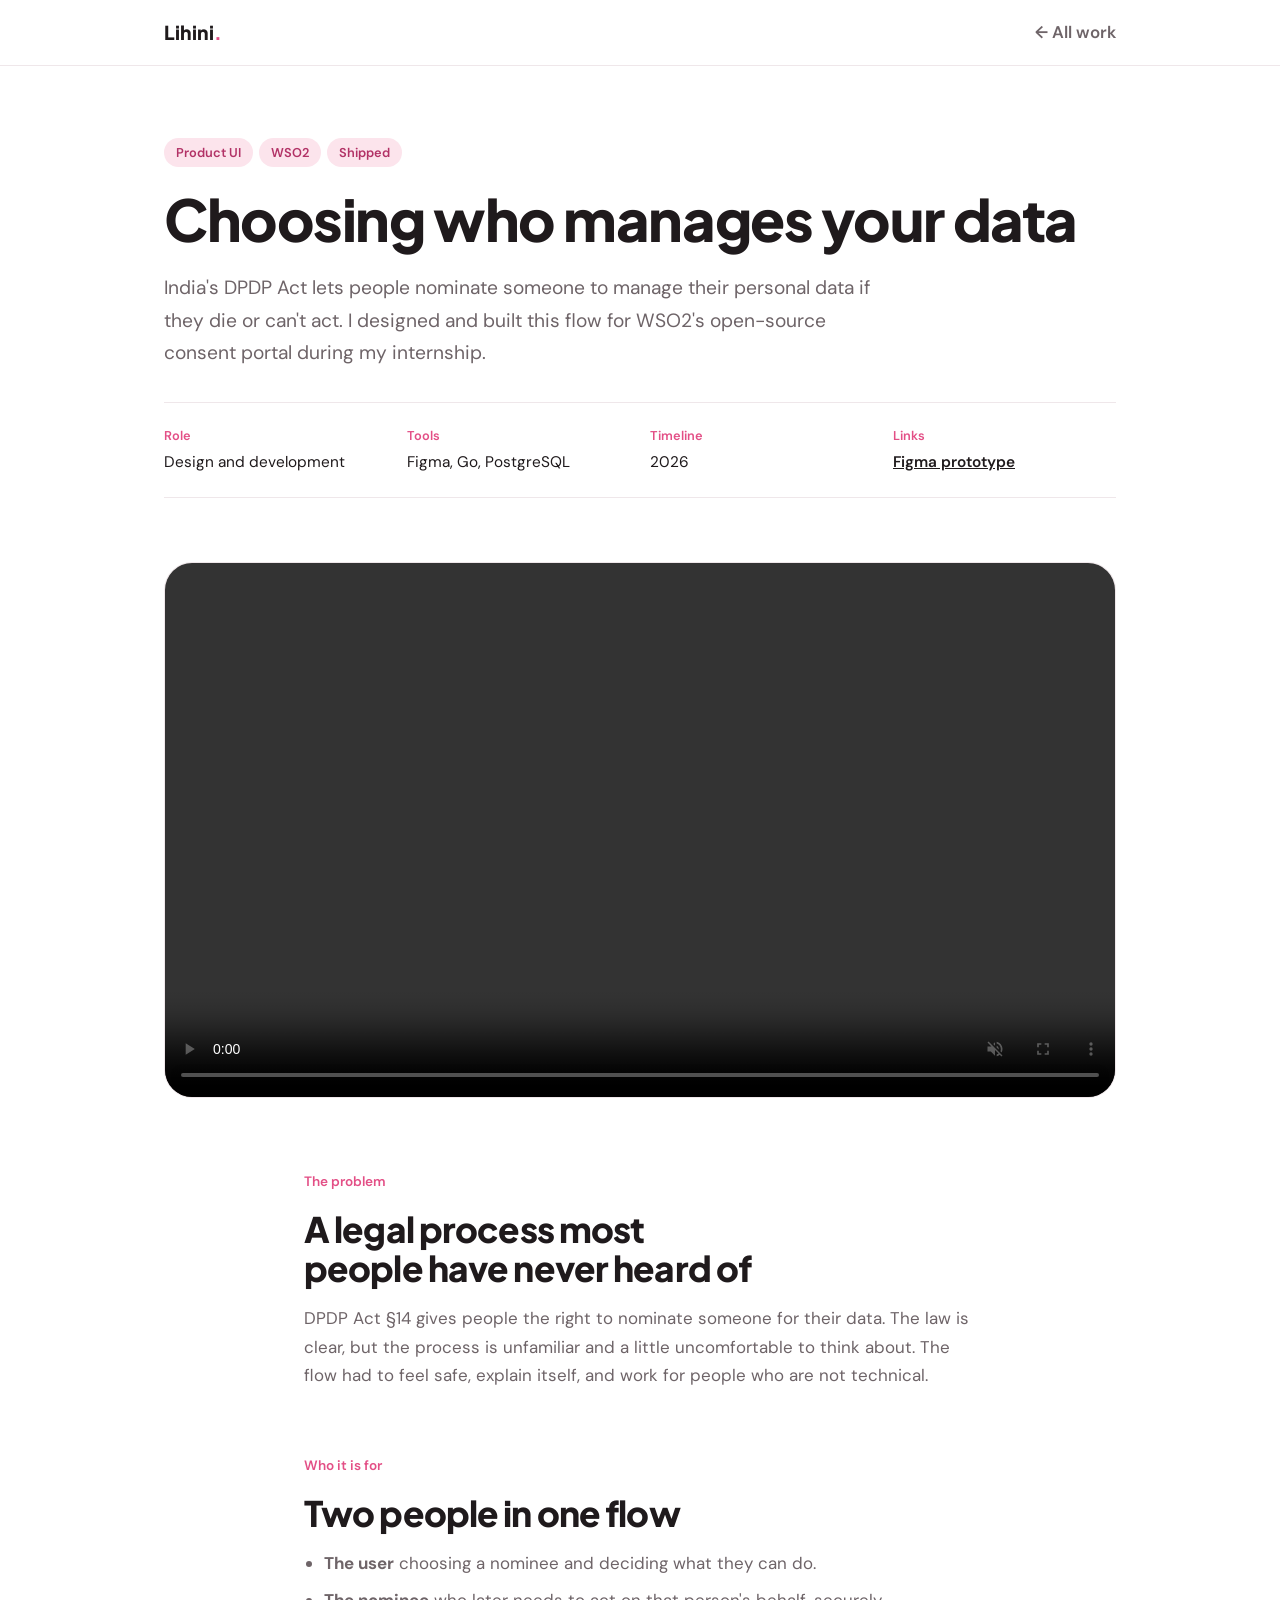
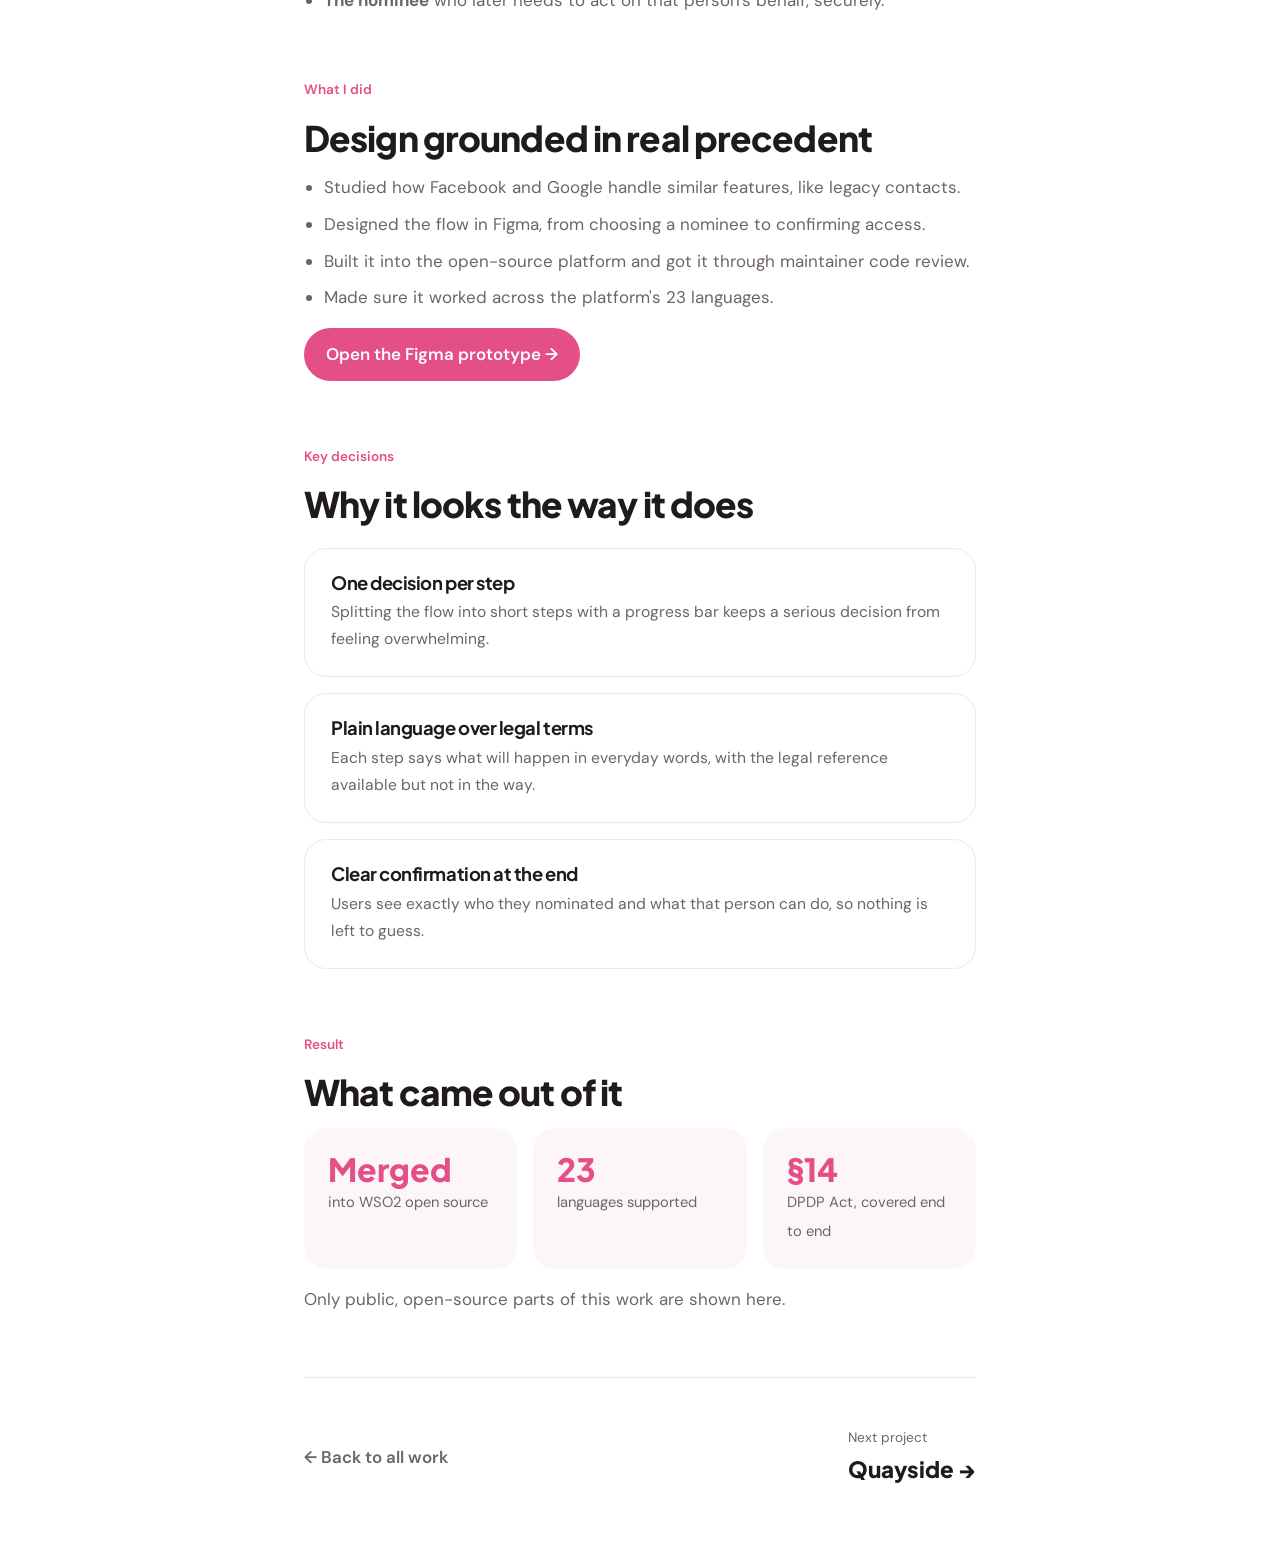
==== work/nomination.html @ 540a5ef2 "Add portfolio site" ====
<!doctype html>
<html lang="en">
<head>
<meta charset="utf-8">
<meta name="viewport" content="width=device-width, initial-scale=1">
<title>Nomination flow | Lihini Edirisingha</title>
<meta name="description" content="Case study: a DPDP-compliant nomination flow for WSO2's open-source consent portal.">
<link rel="preconnect" href="https://fonts.googleapis.com">
<link rel="preconnect" href="https://fonts.gstatic.com" crossorigin>
<link href="https://fonts.googleapis.com/css2?family=Plus+Jakarta+Sans:wght@600;700;800&family=DM+Sans:opsz,wght@9..40,400;9..40,500;9..40,600&display=swap" rel="stylesheet">
<link rel="stylesheet" href="case.css">
</head>
<body>
<nav class="nav"><div class="wrap">
  <a href="../index.html" class="logo">Lihini<span>.</span></a>
  <a href="../index.html#work" class="back">← All work</a>
</div></nav>
<main>
<header class="wrap intro">
  <div class="chips"><span class="chip">Product UI</span><span class="chip">WSO2</span><span class="chip">Shipped</span></div>
  <h1>Choosing who manages your data</h1>
  <p class="lede">India's DPDP Act lets people nominate someone to manage their personal data if they die or can't act. I designed and built this flow for WSO2's open-source consent portal during my internship.</p>
  <div class="meta">
    <div><b>Role</b><span>Design and development</span></div><div><b>Tools</b><span>Figma, Go, PostgreSQL</span></div><div><b>Timeline</b><span>2026</span></div><div><b>Links</b><span><a href="https://www.figma.com/proto/5liOVHvy7W0Qbi6vWWBRcC/Consent-Portal-%E2%80%93-Nomination--DPDP-%C2%A714-?node-id=18-60413&amp;p=f&amp;viewport=352%2C25%2C0.02&amp;t=0MG81YnVOm1b5jh9-1&amp;scaling=min-zoom&amp;content-scaling=fixed&amp;starting-point-node-id=18%3A60413&amp;show-proto-sidebar=1&amp;page-id=0%3A1" target="_blank" rel="noopener">Figma prototype</a></span></div>
  </div>
</header>
<div class="wrap"><div class="cover"><video src="../videos/Consent-Portal-Nominations.mp4" controls muted playsinline preload="metadata" aria-label="Walkthrough of the nomination flow"></video></div></div>
<section class="narrow block"><span class="label">The problem</span><h2>A legal process most people have never heard of</h2><p>DPDP Act §14 gives people the right to nominate someone for their data. The law is clear, but the process is unfamiliar and a little uncomfortable to think about. The flow had to feel safe, explain itself, and work for people who are not technical.</p></section>
<section class="narrow block"><span class="label">Who it is for</span><h2>Two people in one flow</h2><ul><li><b>The user</b> choosing a nominee and deciding what they can do.</li><li><b>The nominee</b> who later needs to act on that person's behalf, securely.</li></ul></section>
<section class="narrow block"><span class="label">What I did</span><h2>Design grounded in real precedent</h2><ul><li>Studied how Facebook and Google handle similar features, like legacy contacts.</li><li>Designed the flow in Figma, from choosing a nominee to confirming access.</li><li>Built it into the open-source platform and got it through maintainer code review.</li><li>Made sure it worked across the platform's 23 languages.</li></ul>
<a class="proto" href="https://www.figma.com/proto/5liOVHvy7W0Qbi6vWWBRcC/Consent-Portal-%E2%80%93-Nomination--DPDP-%C2%A714-?node-id=18-60413&amp;p=f&amp;viewport=352%2C25%2C0.02&amp;t=0MG81YnVOm1b5jh9-1&amp;scaling=min-zoom&amp;content-scaling=fixed&amp;starting-point-node-id=18%3A60413&amp;show-proto-sidebar=1&amp;page-id=0%3A1" target="_blank" rel="noopener">Open the Figma prototype →</a></section>
<section class="narrow block"><span class="label">Key decisions</span><h2>Why it looks the way it does</h2>
<div class="decisions"><div class="decision"><h3>One decision per step</h3><p>Splitting the flow into short steps with a progress bar keeps a serious decision from feeling overwhelming.</p></div><div class="decision"><h3>Plain language over legal terms</h3><p>Each step says what will happen in everyday words, with the legal reference available but not in the way.</p></div><div class="decision"><h3>Clear confirmation at the end</h3><p>Users see exactly who they nominated and what that person can do, so nothing is left to guess.</p></div></div>
</section>
<section class="narrow block"><span class="label">Result</span><h2>What came out of it</h2>
<div class="results"><div class="result"><b>Merged</b><span>into WSO2 open source</span></div><div class="result"><b>23</b><span>languages supported</span></div><div class="result"><b>§14</b><span>DPDP Act, covered end to end</span></div></div>
<p>Only public, open-source parts of this work are shown here.</p>
</section>
<div class="narrow"><div class="next">
  <a href="../index.html#work" class="back">← Back to all work</a>
  <a href="quayside.html"><small>Next project</small><span class="go">Quayside →</span></a>
</div></div>

</main>
</body>
</html>
---- work/case.css ----
:root {
  color-scheme: light;
  --bg: #FFFFFF; --soft: #FDF6F8; --pink: #E34F86; --pink-light: #FCE4EC;
  --ink: #1F1A1C; --muted: #6E6468; --line: #EFE7EA;
  --font-display: "Plus Jakarta Sans", "Helvetica Neue", Arial, sans-serif;
  --font-body: "DM Sans", "Helvetica Neue", Arial, sans-serif;
}
* { box-sizing: border-box; }
body { margin: 0; background: var(--bg); color: var(--ink); font-family: var(--font-body); font-size: 1.06rem; line-height: 1.7; -webkit-font-smoothing: antialiased; }
img { max-width: 100%; display: block; }
a { color: inherit; }
:focus-visible { outline: 3px solid var(--pink); outline-offset: 3px; border-radius: 8px; }
h1, h2, h3 { font-family: var(--font-display); letter-spacing: -0.025em; line-height: 1.12; margin: 0; text-wrap: balance; }
p { margin: 0; }
.wrap { max-width: 1000px; margin: 0 auto; padding-inline: 24px; }
.narrow { max-width: 720px; margin: 0 auto; padding-inline: 24px; }

.nav { position: sticky; top: 0; z-index: 10; background: rgba(255,255,255,.92); backdrop-filter: blur(12px); -webkit-backdrop-filter: blur(12px); border-bottom: 1px solid var(--line); }
.nav .wrap { display: flex; justify-content: space-between; align-items: center; padding-block: 16px; gap: 16px; }
.logo { font-family: var(--font-display); font-weight: 800; font-size: 1.2rem; text-decoration: none; }
.logo span { color: var(--pink); }
.back { text-decoration: none; font-weight: 600; color: var(--muted); }
.back:hover { color: var(--pink); }

.intro { padding-block: 72px 40px; display: grid; gap: 20px; }
.chips { display: flex; flex-wrap: wrap; gap: 6px; }
.chip { font-size: .8rem; font-weight: 600; padding: 4px 12px; border-radius: 999px; background: var(--pink-light); color: #B23266; }
.intro h1 { font-size: clamp(2.2rem, 5vw, 3.6rem); font-weight: 800; }
.intro .lede { font-size: 1.2rem; color: var(--muted); max-width: 56ch; }

.meta { display: grid; grid-template-columns: repeat(4, 1fr); gap: 20px; border-block: 1px solid var(--line); padding-block: 22px; margin-top: 12px; }
.meta div { min-width: 0; }
.meta b { display: block; font-size: .8rem; font-weight: 600; color: var(--pink); }
.meta span { font-size: .96rem; }
.meta a { font-weight: 600; }

.cover { margin-block: 24px 72px; background: var(--soft); border: 1px solid var(--line); border-radius: 28px; aspect-ratio: 16 / 9; position: relative; overflow: hidden; display: grid; place-items: center; color: var(--muted); font-size: .9rem; }
.cover img { position: absolute; inset: 0; width: 100%; height: 100%; object-fit: cover; }
.cover video { position: absolute; inset: 0; width: 100%; height: 100%; object-fit: contain; background: var(--soft); }
.proto { display: inline-flex; align-items: center; gap: 8px; justify-self: start; padding: 12px 22px; border-radius: 999px; background: var(--pink); color: #fff; font-weight: 600; text-decoration: none; }
.proto:hover { background: #C93A70; }

.block { padding-block: 0 64px; display: grid; gap: 16px; }
.label { font-size: .85rem; font-weight: 600; color: var(--pink); }
.block h2 { font-size: clamp(1.6rem, 3.4vw, 2.2rem); font-weight: 800; }
.block p { color: var(--muted); }
.block ul { margin: 0; padding-left: 20px; color: var(--muted); display: grid; gap: 8px; }

.decisions { display: grid; gap: 16px; margin-top: 8px; }
.decision { border: 1px solid var(--line); border-radius: 22px; padding: 24px 26px; display: grid; gap: 6px; }
.decision h3 { font-size: 1.15rem; font-weight: 700; }
.decision p { font-size: .98rem; }

.figure { margin-block: 8px 0; background: var(--soft); border: 1px solid var(--line); border-radius: 22px; aspect-ratio: 16 / 10; position: relative; overflow: hidden; display: grid; place-items: center; color: var(--muted); font-size: .9rem; }
.figure img { position: absolute; inset: 0; width: 100%; height: 100%; object-fit: cover; }

.results { display: grid; grid-template-columns: repeat(3, 1fr); gap: 16px; }
.result { background: var(--soft); border-radius: 22px; padding: 24px; }
.result b { display: block; font-family: var(--font-display); font-size: 2rem; font-weight: 800; color: var(--pink); line-height: 1.1; }
.result span { font-size: .92rem; color: var(--muted); }

.next { border-top: 1px solid var(--line); padding-block: 48px 64px; display: flex; justify-content: space-between; align-items: center; flex-wrap: wrap; gap: 16px; }
.next a { text-decoration: none; }
.next .go { font-family: var(--font-display); font-weight: 800; font-size: 1.4rem; }
.next .go:hover { color: var(--pink); }
.next small { display: block; color: var(--muted); font-size: .85rem; }

@media (max-width: 760px) {
  .meta { grid-template-columns: 1fr 1fr; }
  .results { grid-template-columns: 1fr; }
}
@media (max-width: 480px) {
  .wrap, .narrow { padding-inline: 16px; }
  .intro { padding-block: 48px 24px; }
}
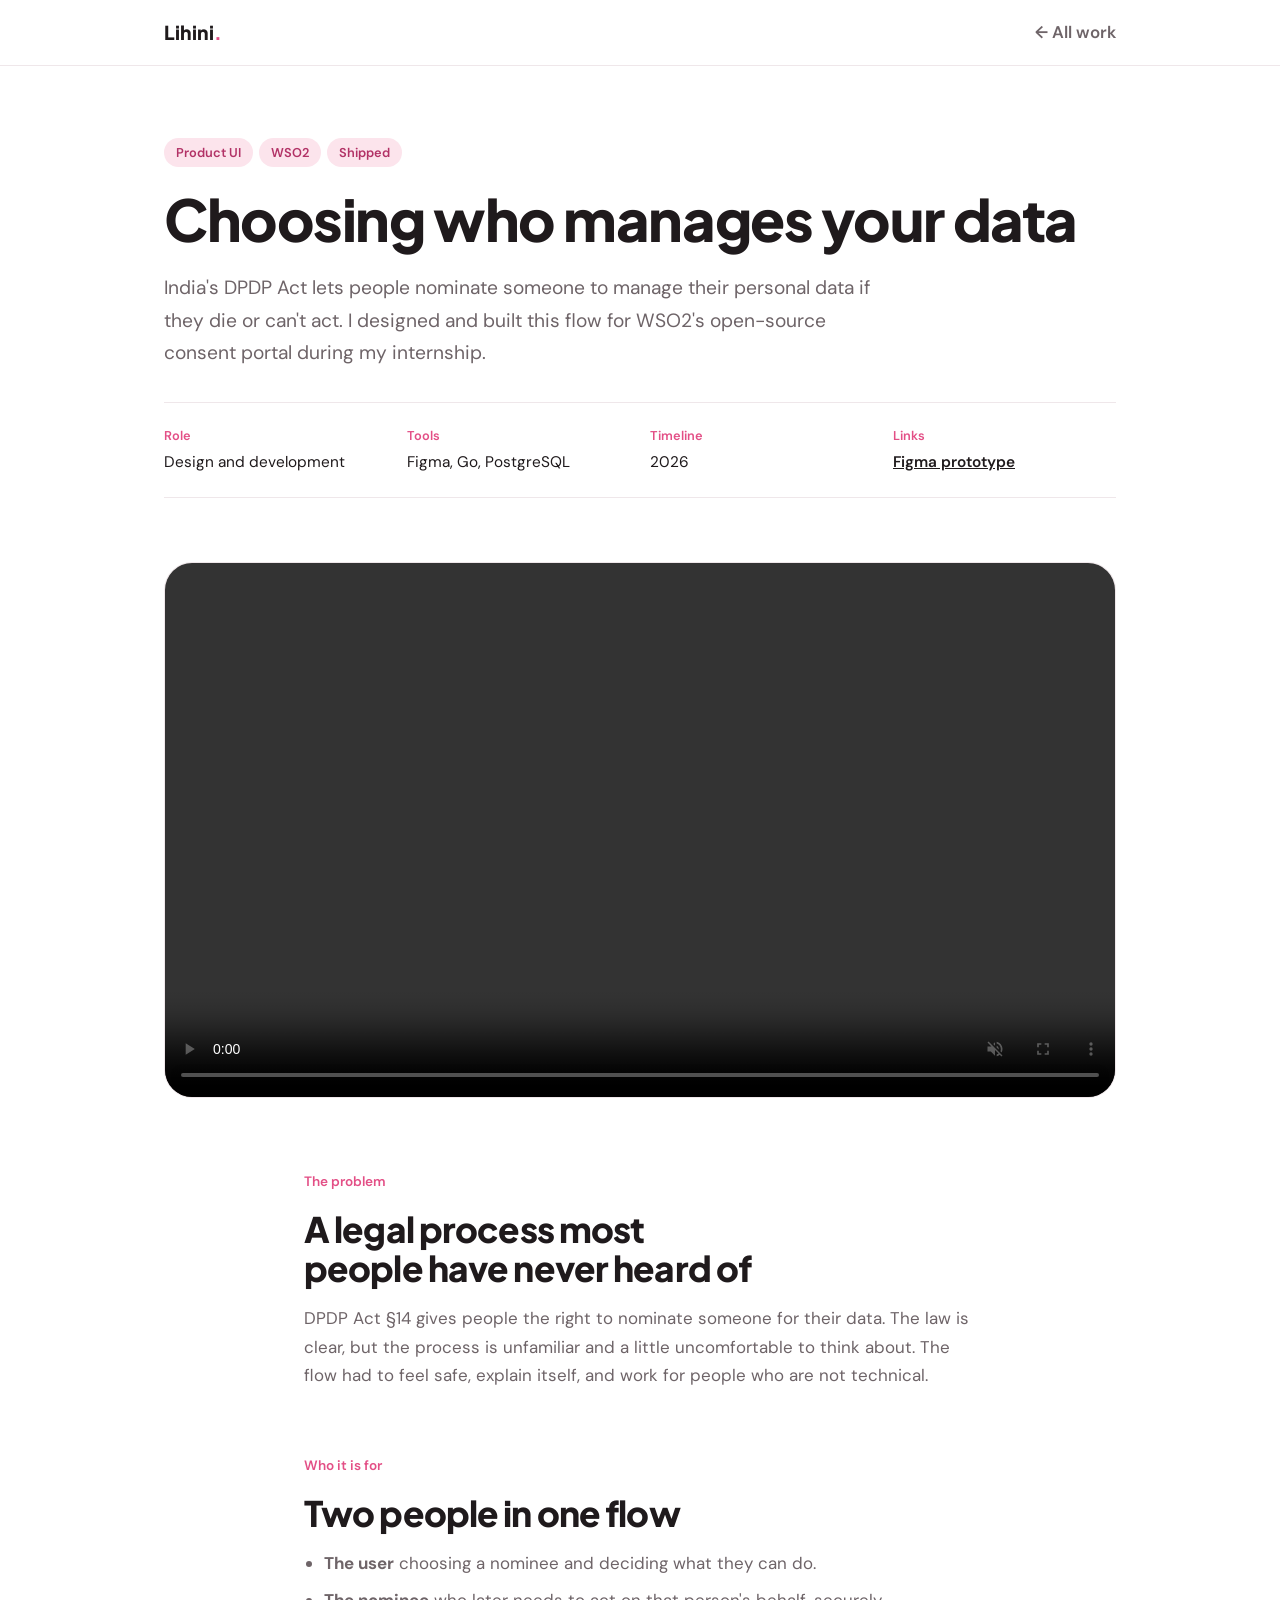
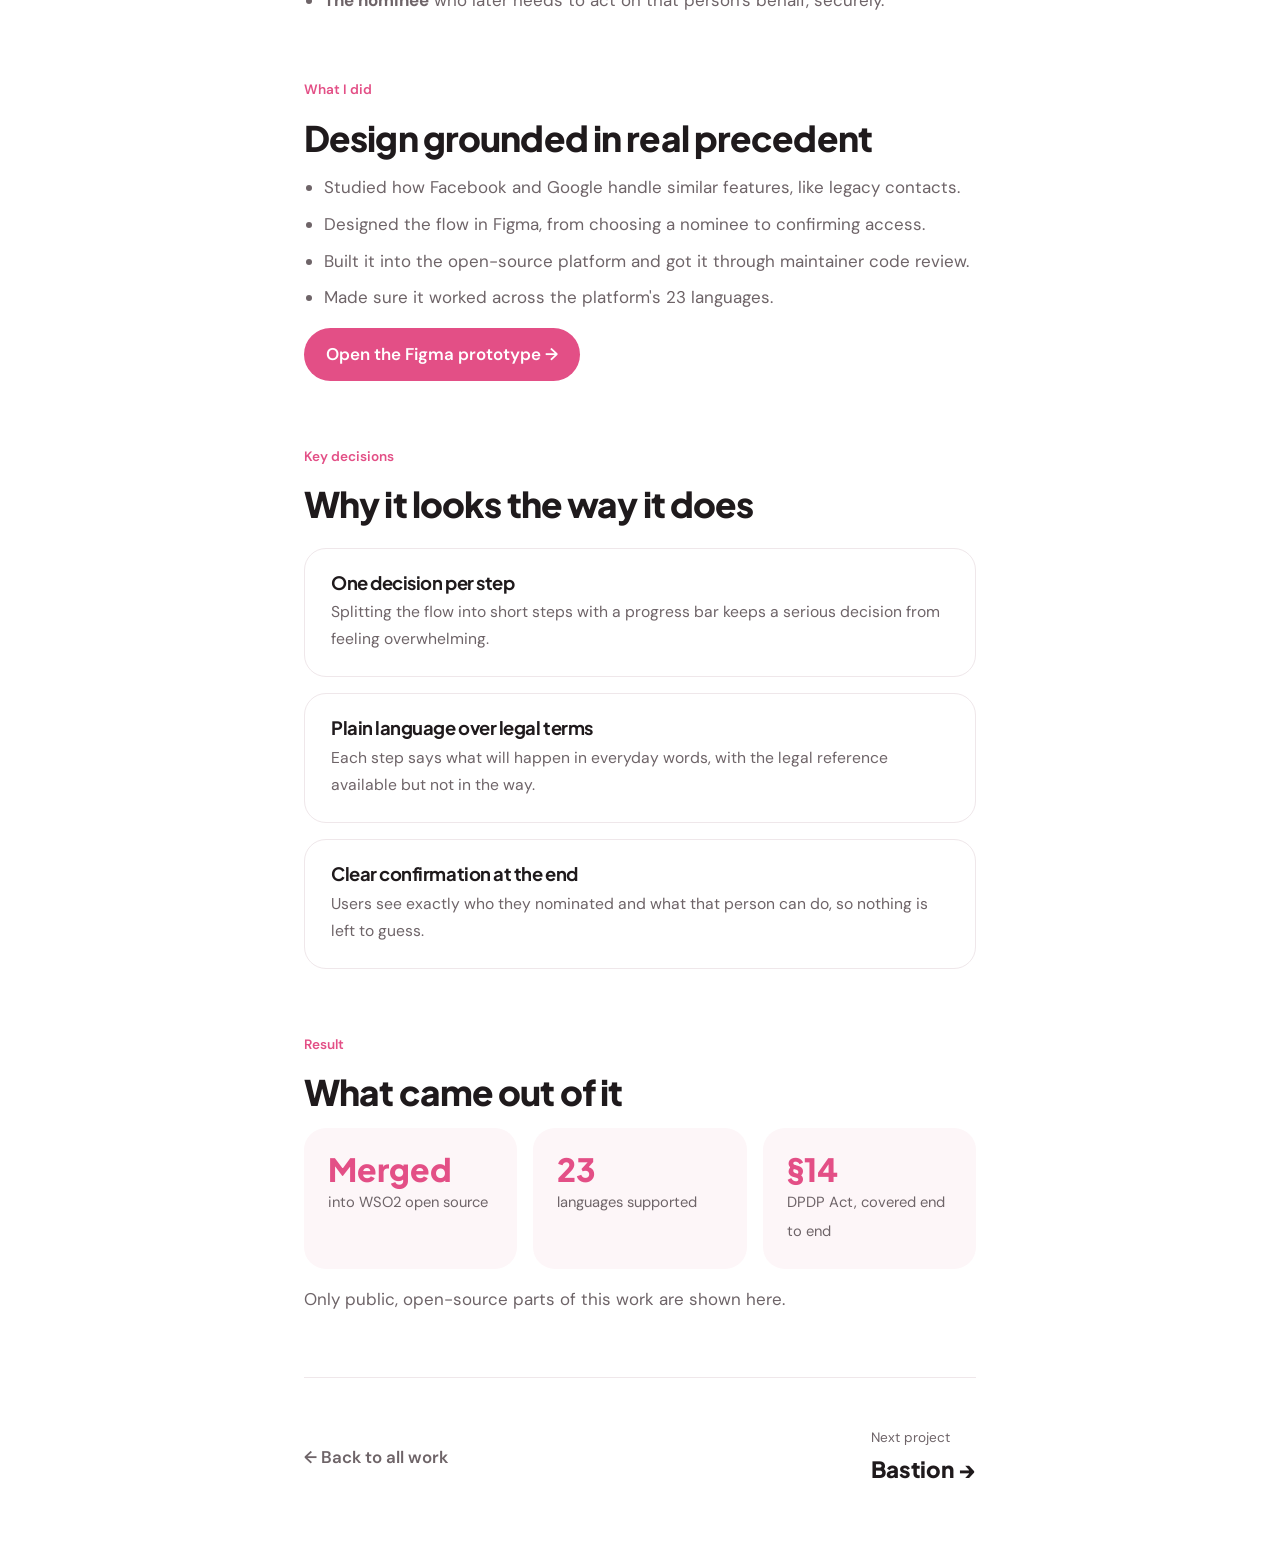
==== commit a026486f: "Rename Quayside case study to Bastion" ====
--- a/work/nomination.html
+++ b/work/nomination.html
@@ -38,7 +38,7 @@
 </section>
 <div class="narrow"><div class="next">
   <a href="../index.html#work" class="back">← Back to all work</a>
-  <a href="quayside.html"><small>Next project</small><span class="go">Quayside →</span></a>
+  <a href="bastion.html"><small>Next project</small><span class="go">Bastion →</span></a>
 </div></div>
 
 </main>
